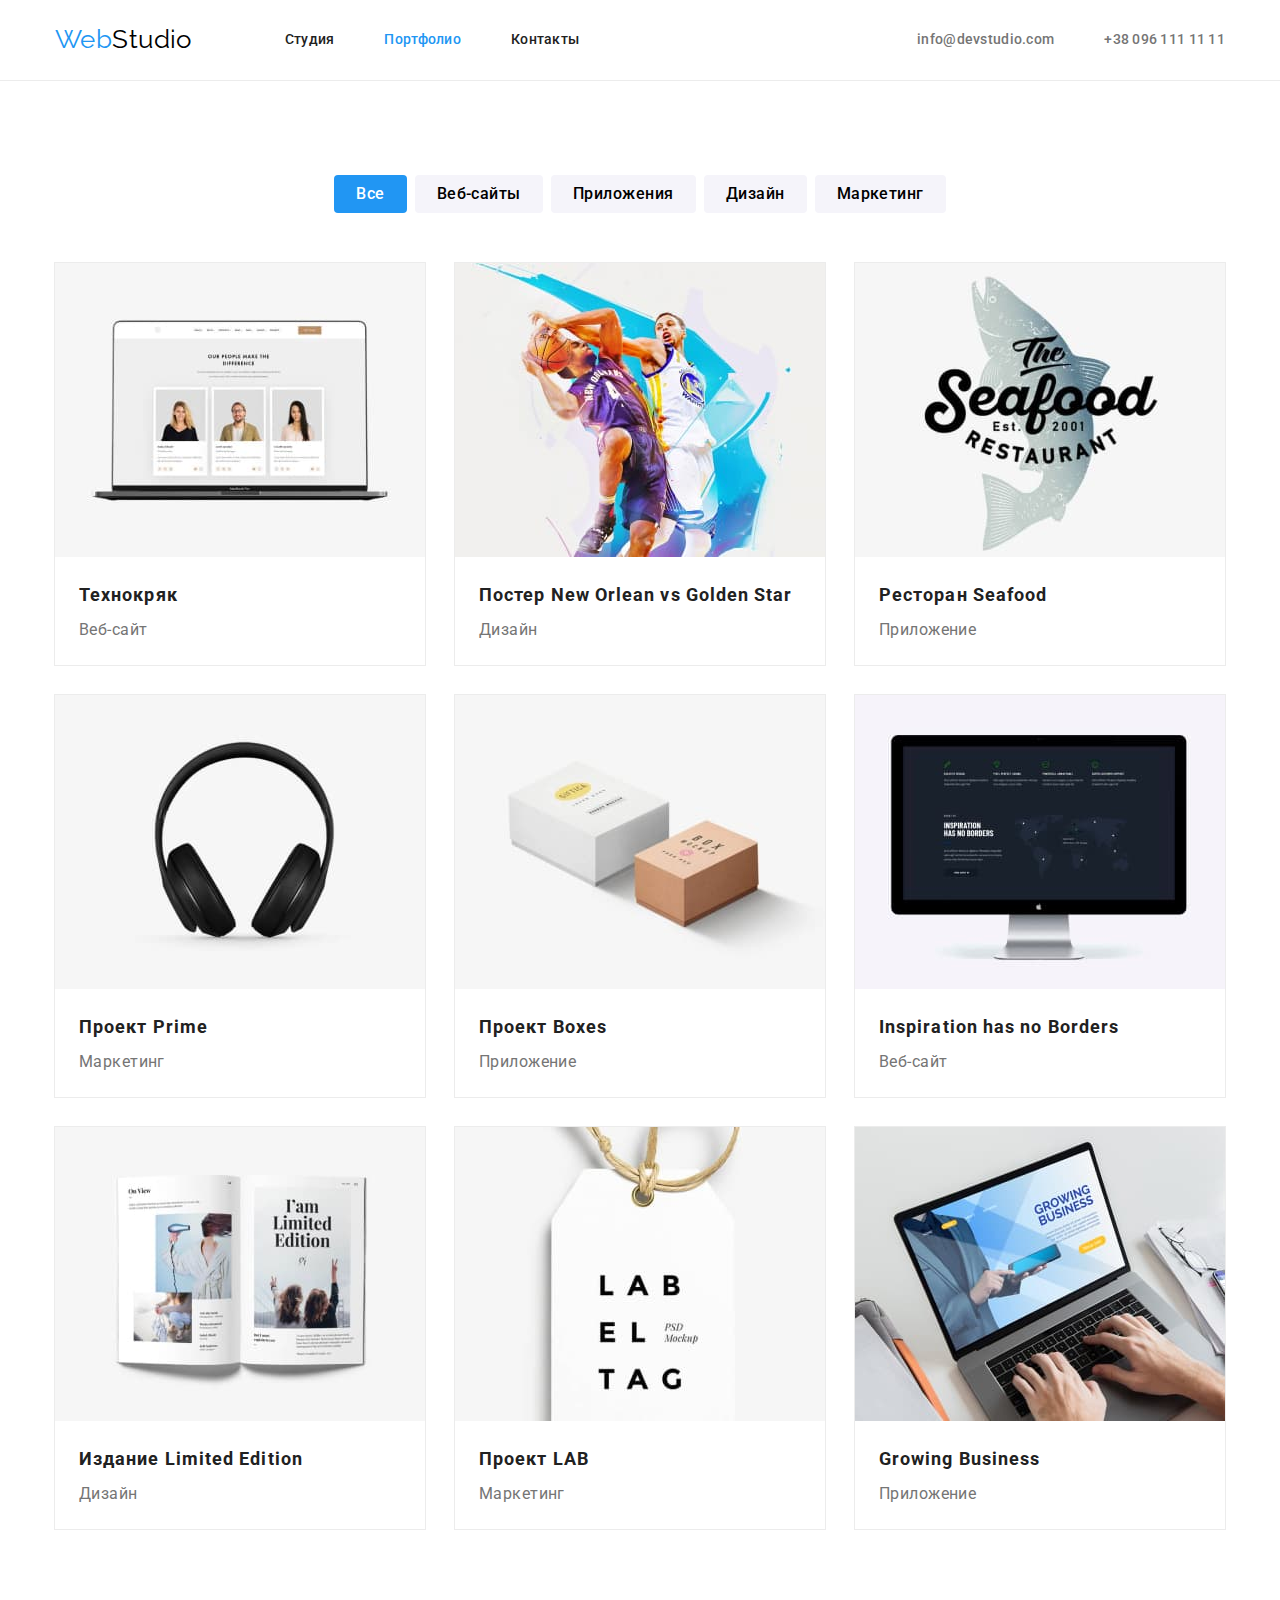
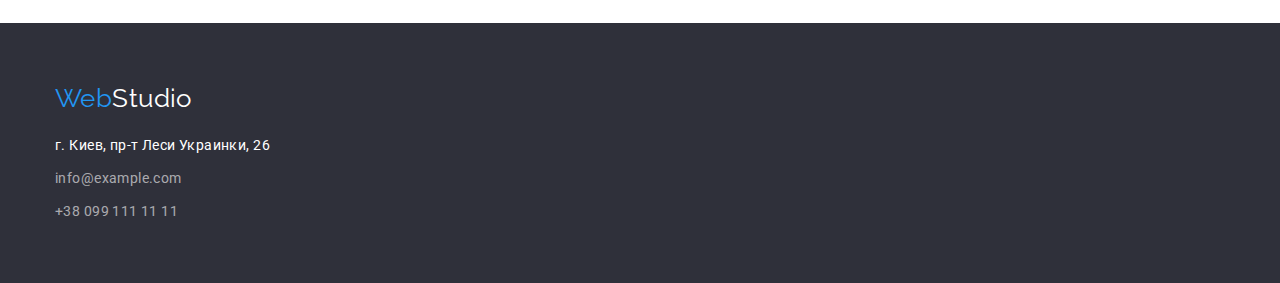
==== portfolio.html @ b1a371ee "Initial commit" ====
<!DOCTYPE html>
<html lang="ru">
	<head>
		<meta charset="UTF-8" />
		<meta http-equiv="X-UA-Compatible" content="IE=edge" />
		<meta name="viewport" content="width=device-width, initial-scale=1.0" />
		<title>Document</title>
		<link rel="preconnect" href="https://fonts.googleapis.com" />
		<link rel="preconnect" href="https://fonts.gstatic.com" crossorigin />
		<link
			href="https://fonts.googleapis.com/css2?family=Montserrat:wght@300;700&family=Raleway:wght@700&family=Roboto:wght@400;500;700;900&display=swap"
			rel="stylesheet"
		/>
		<link rel="stylesheet" href="https://cdn.jsdelivr.net/npm/modern-normalize@1.0.0/modern-normalize.min.css" />
		<link rel="stylesheet" href="./css/styles.css" />
	</head>

	<body>
		<!-- HEADER -->

		<!-- header nav -->

		<header class="page-header">
			<div class="container page-header-container">
				<nav class="page-nav">
					<a class="logo link" href="./index.html">Web<sp class="logo-black">Studio</sp> </a>
					<ul class="menu list">
						<li class="menu-item">
							<a class="menu-link link" href="./index.html">Студия</a>
						</li>
						<li class="menu-item">
							<a class="menu-link current link" href="./portfolio.html">Портфолио</a>
						</li>
						<li class="menu-item">
							<a class="menu-link link" href="">Контакты</a>
						</li>
					</ul>
				</nav>

				<!-- header contact -->
				<ul class="menu list">
					<li class="menu-item">
						<a class="menu-link contact link" href="mailto:info@devstudio.com">info@devstudio.com</a>
					</li>
					<li>
						<a class="menu-link contact link" href="tel:+380961111111">+38 096 111 11 11</a>
					</li>
				</ul>
			</div>
		</header>
		<div class="border"></div>

		<main>
			<!-- PORTFOLIO -->
			<section class="section">
				<h1 class="visually-hidden">Портфолио</h1>
				<div class="container">
					<ul class="portfolio-filtr list">
						<li class="portfolio-filtr-item">
							<button class="portfolio-btn current" type="button">Все</button>
						</li>
						<li class="portfolio-filtr-item">
							<button class="portfolio-btn" type="button">Веб-сайты</button>
						</li>
						<li class="portfolio-filtr-item">
							<button class="portfolio-btn" type="button">Приложения</button>
						</li>
						<li class="portfolio-filtr-item">
							<button class="portfolio-btn" type="button">Дизайн</button>
						</li>
						<li class="portfolio-filtr-item">
							<button class="portfolio-btn" type="button">Маркетинг</button>
						</li>
					</ul>

					<ul class="portfolio-list list">
						<li class="portfolio-link-items">
							<a class="portfolio-link link" href="">
								<img src="./images/projects/prod1.jpg" alt="Веб-сайт Технокряк открыт на мониторе" />
								<h2 class="portfolio-name">Технокряк</h2>
								<p class="portfolio-namefiltr">Веб-сайт</p>
								<p></p>
							</a>
						</li>
						<li class="portfolio-link-items">
							<a class="portfolio-link link" href="">
								<img src="./images/projects/prod2.jpg" alt="Постер баскетбольной команды" />
								<h2 class="portfolio-name">Постер New Orlean vs Golden Star</h2>
								<p class="portfolio-namefiltr">Дизайн</p>
								<p></p>
							</a>
						</li>
						<li class="portfolio-link-items">
							<a class="portfolio-link link" href="">
								<img src="./images/projects/prod3.jpg" alt="Лого рыбного ресторана " />
								<h2 class="portfolio-name">Ресторан Seafood</h2>
								<p class="portfolio-namefiltr">Приложение</p>
								<p></p>
							</a>
						</li>
						<li class="portfolio-link-items">
							<a class="portfolio-link link" href="">
								<img src="./images/projects/prod4.jpg" alt="Наушники" />
								<h2 class="portfolio-name">Проект Prime</h2>
								<p class="portfolio-namefiltr">Маркетинг</p>
								<p></p>
							</a>
						</li>
						<li class="portfolio-link-items">
							<a class="portfolio-link link" href="">
								<img src="./images/projects/prod5.jpg" alt="Упаковочные боксы" />
								<h2 class="portfolio-name">Проект Boxes</h2>
								<p class="portfolio-namefiltr">Приложение</p>
								<p></p>
							</a>
						</li>
						<li class="portfolio-link-items">
							<a class="portfolio-link link" href="">
								<img src="./images/projects/prod6.jpg" alt="Веб-сайт Inspiration открыт на мониторе" />
								<h2 class="portfolio-name">Inspiration has no Borders</h2>
								<p class="portfolio-namefiltr">Веб-сайт</p>
								<p></p>
							</a>
						</li>
						<li class="portfolio-link-items">
							<a class="portfolio-link link" href="">
								<img src="./images/projects/prod7.jpg" alt="Открытый глянцевый журнал" />
								<h2 class="portfolio-name">Издание Limited Edition</h2>
								<p class="portfolio-namefiltr">Дизайн</p>
								<p></p>
							</a>
						</li>
						<li class="portfolio-link-items">
							<a class="portfolio-link link" href="">
								<img src="./images/projects/prod8.jpg" alt="<Бирка LabelTag" />
								<h2 class="portfolio-name">Проект LAB</h2>
								<p class="portfolio-namefiltr">Маркетинг</p>
								<p></p>
							</a>
						</li>
						<li class="portfolio-link-items">
							<a class="portfolio-link link" href="">
								<img src="./images/projects/prod9.jpg" alt="Приложение Growing Business открыто на мониторе" />
								<h2 class="portfolio-name">Growing Business</h2>
								<p class="portfolio-namefiltr">Приложение</p>
								<p></p>
							</a>
						</li>
					</ul>
				</div>
			</section>
		</main>

		<!-- =====FOOTER=========== -->
		<footer class="footer">
			<div class="container">
				<a class="logo link" href="./index.html">Web<sp class="logo-white">Studio</sp> </a>
				<address>
					<ul class="list">
						<li class="footer-link">
							<a
								class="adress-linkmap link"
								href="https://goo.gl/maps/qfytmngrcNCvskHWA"
								target="_blank"
								rel="noopener noreferer"
								>г. Киев, пр-т Леси Украинки, 26</a
							>
						</li>
						<li class="footer-link">
							<a class="adress-link link" href="mailto:info@example.com">info@example.com</a>
						</li>
						<li class="footer-link">
							<a class="adress-link link" href="tel:+380991111111">+38 099 111 11 11</a>
						</li>
					</ul>
				</address>
			</div>
		</footer>
	</body>
</html>
---- css/styles.css ----
/* ====== Variables========================== */

:root {
	--primery-text-color: #212121;
	--secondary-text-color: #757575;
	--third-text-color: #ffffff;
	--accent-color: #2196f3;
	--primery-backgraund-color: #ffffff;
	--secondary-backgraund-color: #2f303a;
	--third-backgraund-color: #f5f4fa;
}

/* =========== Reseting Geometry and Styles ========== */
h1,
h2,
h3,
h4,
p {
	margin-top: 0;
	margin-bottom: 0;
}

ul,
ol {
	margin-top: 0;
	margin-bottom: 0;
	padding-left: 0;
}

img {
	display: block;
}

button {
	cursor: pointer;
	border: none;
}

.list {
	list-style: none;
}
.link {
	text-decoration: none;
}

/* ======== General Styles ============================== */

body {
	font-family: "Roboto", sans-serif;
	font-size: 14px;
	letter-spacing: 0.03em;
	color: var(--primery-text-color);
	background-color: var(--primery-backgraund-color);
}

.dark-box {
	background-color: var(--secondary-backgraund-color);
}

.grey-box {
	background-color: var(--third-backgraund-color);
}

.container {
	width: 1200px;
	margin-left: auto;
	margin-right: auto;
	padding-left: 15px;
	padding-right: 15px;
}

.section {
	padding-top: 94px;
	padding-bottom: 94px;
}

/* =======HEADER=================== */

.logo-black {
	color: black;
}

.logo-white {
	color: var(--third-text-color);
}

.logo {
	/* outline: 1px solid red; */
	margin-right: 93px;
	font-family: "Raleway";
	font-size: 26px;
	line-height: 1.19;
	color: var(--accent-color);
}

.page-header {
	padding-top: 24px;
	padding-bottom: 25px;
}
.page-header-container {
	display: flex;

	align-items: center;
	justify-content: space-between;
}

.page-nav {
	display: flex;
}

.menu {
	display: flex;
	align-items: center;
}

.menu-link {
	margin-left: auto;
	font-weight: 500;
	line-height: 1.14;
	letter-spacing: 0.02em;
	color: var(--primery-text-color);
}

.menu-link:not(:last-child) {
	margin-right: 50px;
}

.menu-item:not(:last-child) {
	margin-right: 50px;
}

.contact {
	color: var(--secondary-text-color);
}

.menu-link:hover,
.menu-link:focus {
	color: var(--accent-color);
}

.menu-item .current {
	color: var(--accent-color);
}

.border {
	border-top: 1px solid #ececec;
}

/* ==========HERO================ */

.hero {
	padding-top: 200px;
	padding-bottom: 200px;
	text-align: center;
	background-color: var(--secondary-backgraund-color);
}

.hero-title {
	margin-left: auto;
	margin-right: auto;
	width: 696px;
	font-weight: 900;
	font-size: 44px;
	line-height: 1.36;
	letter-spacing: 0.06em;
	text-transform: uppercase;
	color: var(--third-text-color);
}

.hero-btn {
	padding-top: 10px;
	padding-bottom: 10px;
	padding-right: 32px;
	padding-left: 32px;
	margin-top: 30px;
	font-size: 16px;
	line-height: 1.88;
	letter-spacing: 0.06em;
	background: var(--accent-color);
	color: var(--third-text-color);
	box-shadow: 0px 4px 4px rgba(0, 0, 0, 0.15);
	border-radius: 4px;
}

.hero-btn:active {
	background-color: #188ce8;
	box-shadow: 0px 4px 4px rgba(0, 0, 0, 0.15);
	border-radius: 4px;
}

/* ========SPECIAL================ */

.visually-hidden {
	position: absolute;
	width: 1px;
	height: 1px;
	margin: -1px;
	border: 0;
	padding: 0;

	white-space: nowrap;
	clip-path: inset(100%);
	clip: rect(0 0 0 0);
	overflow: hidden;
}

.special-list {
	display: flex;
	flex-wrap: wrap;
	gap: 30px;
	/* margin-bottom: 94px; */
}

.special-item {
	flex-basis: calc((100% - 90px) / 4);
}
.special-title {
	margin-bottom: 10px;
	font-size: 14px;
	line-height: 1.14;
	text-transform: uppercase;
}

.special-text {
	line-height: 1.71;
	font-style: normal;
	color: var(--secondary-text-color);
}

/* ==============LIST OFFER=========== */

.about {
	padding-top: 0px;
}

.offer-list {
	display: flex;
	gap: 30px;
	/* outline: 1px solid red; */
}

.offer-item {
	flex-basis: calc((100% - 60px) / 3);
}
/* ==============TEAM================ */

.team {
	background-color: var(--third-backgraund-color);
}

.section-title {
	margin-bottom: 50px;
	font-size: 36px;
	line-height: 1.17;
	text-align: center;
}

.team-list {
	display: flex;
	flex-wrap: wrap;
	gap: 30px;
	/* outline: 1px solid red; */
}

.team-item {
	flex-basis: calc((100% - 90px) / 4);
	box-shadow: 0px 1px 3px rgba(0, 0, 0, 0.12), 0px 1px 1px rgba(0, 0, 0, 0.14), 0px 2px 1px rgba(0, 0, 0, 0.2);
	border-radius: 0px 0px 4px 4px;
}

.team-man {
	padding-top: 30px;
	font-weight: 500;
	font-size: 16px;
	line-height: 1.19;
	text-align: center;
}

.team-spec {
	margin-top: 10px;
	padding-bottom: 30px;
	font-size: 16px;
	line-height: 1.19;
	text-align: center;
	color: var(--secondary-text-color);
}

/* =============FOOTER================= */

.footer .logo {
	display: block;
	margin-right: 0px;
	margin-bottom: 20px;
}

.footer {
	padding-top: 60px;
	padding-bottom: 59px;
	background-color: var(--secondary-backgraund-color);
}

.footer-link:not(:last-child) {
	display: block;
	margin-bottom: 9px;
}

.adress-linkmap {
	font-style: normal;
	line-height: 1.71;
	color: var(--third-text-color);
}

.adress-link {
	font-style: normal;
	line-height: 1.71;
	color: rgba(255, 255, 255, 0.6);
}

.adress-link:hover,
.adress-link:focus {
	color: var(--accent-color);
}
/* =============PORTFOLIO============= */

.portfolio-filtr {
	display: flex;
	flex-wrap: wrap;
	justify-content: center;
	margin-bottom: 50px;
	outline: #757575;
}

.portfolio-filtr-item:not(:last-child) {
	margin-right: 8px;
}

.portfolio-filtr .current {
	color: var(--third-text-color);
	background: var(--accent-color);

	/* box-shadow: 0px 3px 1px rgba(0, 0, 0, 0, 0px 1px 2px rgba(0, 0, 0, 0.08), 0px 22px rgba(0, 0, 0, 0.12); */
	/* border-radius: 4px; */
}

.portfolio-btn {
	padding: 6px 22px;
	font-family: "Roboto";
	font-style: normal;
	font-weight: 500;
	font-size: 16px;
	line-height: 1.62;
	text-align: center;
	letter-spacing: 0.03em;
	background: var(--third-backgraund-color);
	border-radius: 4px;
}

.portfolio-btn:hover,
.portfolio-btn:focus {
	background: var(--accent-color);
	color: var(--third-text-color);

	/* box-shadow: 0px 3px 1px rgba(0, 0, 0, 0.1), 0px 1px 2px rgba(0, 0, 0, 0.08), 0px 2px 2px rgba(0, 0, 0, 0.12);
     border-radius: 4px; */
}

.portfolio-list {
	display: flex;
	flex-wrap: wrap;
	gap: 30px;
}

.portfolio-link-items {
	flex-basis: calc((100% - 60px) / 3);
	outline: 1px solid #ececec;
}

.portfolio-name {
	padding-top: 20px;
	padding-left: 24px;
	margin-bottom: 2px;
	font-size: 18px;
	line-height: 2;
	letter-spacing: 0.06em;
	color: var(--primery-text-color);
}

.portfolio-namefiltr {
	padding-bottom: 20px;
	padding-left: 24px;
	font-size: 16px;
	line-height: 1.88;

	color: var(--secondary-text-color);
}

.portfolio-link {
	background-color: var(--third-backgraund-color);
}
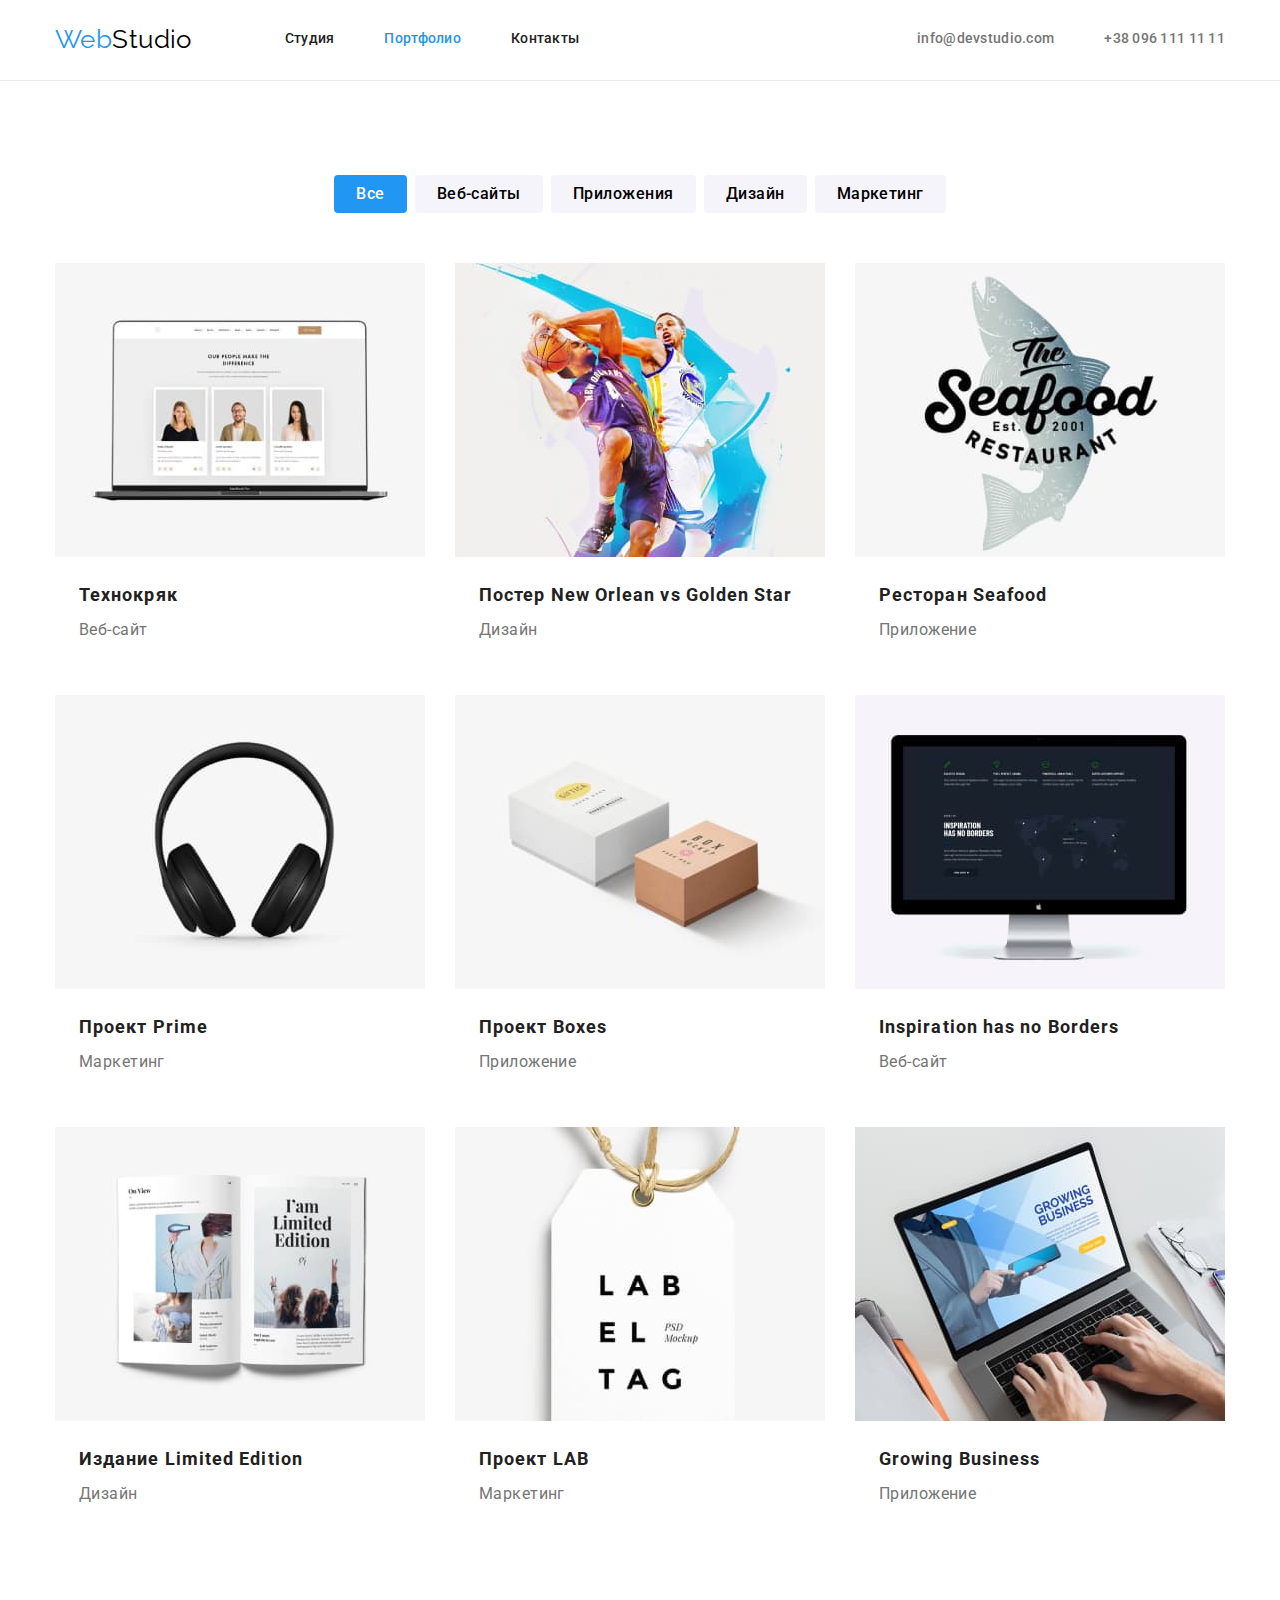
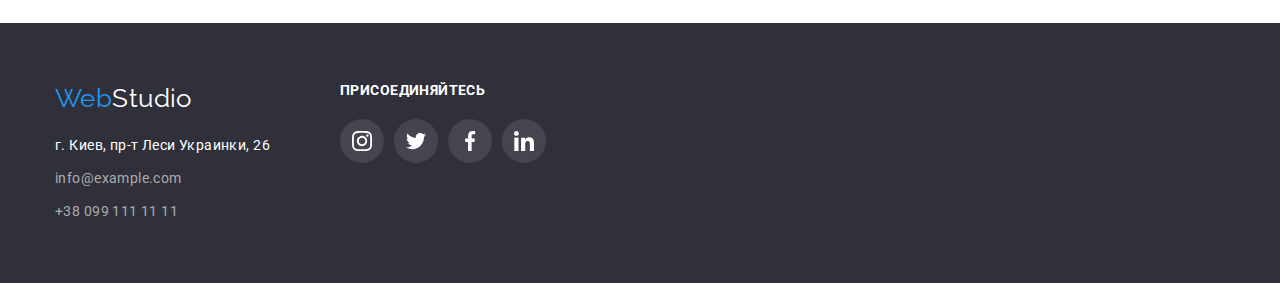
==== commit 031528f4: "hw-4" ====
--- a/portfolio.html
+++ b/portfolio.html
@@ -153,27 +153,63 @@
 
 		<!-- =====FOOTER=========== -->
 		<footer class="footer">
-			<div class="container">
-				<a class="logo link" href="./index.html">Web<sp class="logo-white">Studio</sp> </a>
-				<address>
-					<ul class="list">
-						<li class="footer-link">
-							<a
-								class="adress-linkmap link"
-								href="https://goo.gl/maps/qfytmngrcNCvskHWA"
-								target="_blank"
-								rel="noopener noreferer"
-								>г. Киев, пр-т Леси Украинки, 26</a
-							>
-						</li>
-						<li class="footer-link">
-							<a class="adress-link link" href="mailto:info@example.com">info@example.com</a>
-						</li>
-						<li class="footer-link">
-							<a class="adress-link link" href="tel:+380991111111">+38 099 111 11 11</a>
-						</li>
-					</ul>
-				</address>
+			<div class="container footer-address-social">
+				<div>
+					<a class="logo link" href="./index.html">Web<sp class="logo-white">Studio</sp> </a>
+					<address>
+						<ul class="list">
+							<li class="footer-link">
+								<a
+									class="adress-linkmap link"
+									href="https://goo.gl/maps/qfytmngrcNCvskHWA"
+									target="_blank"
+									rel="noopener noreferer"
+									>г. Киев, пр-т Леси Украинки, 26</a
+								>
+							</li>
+							<li class="footer-link">
+								<a class="adress-link link" href="mailto:info@example.com">info@example.com</a>
+							</li>
+							<li class="footer-link">
+								<a class="adress-link link" href="tel:+380991111111">+38 099 111 11 11</a>
+							</li>
+						</ul>
+					</address>
+				</div>
+
+				<div class="social">
+					<h3 class="social-title">присоединяйтесь</h3>
+					<ul class="social-list list">
+						<li class="social-item">
+							<a class="social-link link" href="">
+								<svg class="social-item-logo">
+									<use href="./images/sprite.svg#icon-instagram-2"></use>
+								</svg>
+							</a>
+						</li>
+						<li class="social-item">
+							<a class="social-link link" href="">
+								<svg class="social-item-logo">
+									<use href="./images/sprite.svg#icon-twitter-1"></use>
+								</svg>
+							</a>
+						</li>
+						<li class="social-item">
+							<a class="social-link link" href="">
+								<svg class="social-item-logo">
+									<use href="./images/sprite.svg#icon-facebook-1"></use>
+								</svg>
+							</a>
+						</li>
+						<li class="social-item">
+							<a class="social-link link" href="">
+								<svg class="social-item-logo">
+									<use href="./images/sprite.svg#icon-linkedin-1"></use>
+								</svg>
+							</a>
+						</li>
+					</ul>
+				</div>
 			</div>
 		</footer>
 	</body>
--- a/css/styles.css
+++ b/css/styles.css
@@ -8,6 +8,8 @@
 	--primery-backgraund-color: #ffffff;
 	--secondary-backgraund-color: #2f303a;
 	--third-backgraund-color: #f5f4fa;
+	--fours-text-color: #afb1b8;
+	--icon-bg-color: rgba(255, 255, 255, 0.1);
 }
 
 /* =========== Reseting Geometry and Styles ========== */
@@ -99,7 +101,6 @@
 }
 .page-header-container {
 	display: flex;
-
 	align-items: center;
 	justify-content: space-between;
 }
@@ -114,6 +115,8 @@
 }
 
 .menu-link {
+	display: flex;
+	align-items: center;
 	margin-left: auto;
 	font-weight: 500;
 	line-height: 1.14;
@@ -121,10 +124,7 @@
 	color: var(--primery-text-color);
 }
 
-.menu-link:not(:last-child) {
-	margin-right: 50px;
-}
-
+.menu-link:not(:last-child),
 .menu-item:not(:last-child) {
 	margin-right: 50px;
 }
@@ -133,13 +133,15 @@
 	color: var(--secondary-text-color);
 }
 
+.menu-item .current,
 .menu-link:hover,
 .menu-link:focus {
 	color: var(--accent-color);
 }
 
-.menu-item .current {
-	color: var(--accent-color);
+.menu-link-icon {
+	margin-right: 10px;
+	fill: currentColor;
 }
 
 .border {
@@ -149,10 +151,18 @@
 /* ==========HERO================ */
 
 .hero {
+	margin-left: auto;
+	margin-right: auto;
 	padding-top: 200px;
 	padding-bottom: 200px;
 	text-align: center;
+	background-image: linear-gradient(to right, rgba(47, 48, 58, 0.4), rgba(47, 48, 58, 0.4)),
+		url("../images/hero/hero.jpg");
 	background-color: var(--secondary-backgraund-color);
+	max-width: 1600px;
+	background-repeat: no-repeat;
+	background-position: center;
+	background-size: cover;
 }
 
 .hero-title {
@@ -227,6 +237,23 @@
 	color: var(--secondary-text-color);
 }
 
+.special-link {
+	display: flex;
+	flex-wrap: wrap;
+	align-content: center;
+	justify-content: center;
+	height: 120px;
+	background: var(--third-backgraund-color);
+	border-radius: 4px;
+	margin-bottom: 30px;
+}
+
+.special-link-icon {
+	display: flex;
+	flex-wrap: wrap;
+	width: 70px;
+	height: 70px;
+}
 /* ==============LIST OFFER=========== */
 
 .about {
@@ -285,6 +312,68 @@
 	color: var(--secondary-text-color);
 }
 
+.team-social-list {
+	display: flex;
+	gap: 10px;
+	justify-content: center;
+	margin: 0px;
+	padding-bottom: 30px;
+}
+
+.team-social-link {
+	/* outline: 1px solid red; */
+	display: flex;
+	width: 44px;
+	height: 44px;
+	border-radius: 50%;
+	justify-content: center;
+	align-items: center;
+	fill: var(--secondary-text-color);
+}
+
+.team-social-icon {
+	width: 20px;
+	height: 20px;
+}
+
+.team-social-link:hover,
+.team-social-link:focus {
+	fill: var(--primery-backgraund-color);
+	background-color: var(--accent-color);
+}
+
+/* ========ПОСТОЯННЫЕ КЛИЕНТЫ=========== */
+
+.clients-list {
+	/* outline: 1px solid teal; */
+	display: flex;
+	gap: 30px;
+	justify-content: center;
+}
+
+.clients-link {
+	display: flex;
+	width: 170px;
+	height: 92px;
+	justify-content: center;
+	align-items: center;
+	fill: var(--fours-text-color);
+	border-radius: 4px;
+	border: 1px solid var(--fours-text-color);
+}
+
+.clients-icon {
+	width: 106px;
+	height: 60px;
+	/* outline: 1px solid teal; */
+}
+
+.clients-link:hover,
+.clients-link:focus {
+	fill: var(--accent-color);
+	border: 1px solid var(--accent-color);
+}
+
 /* =============FOOTER================= */
 
 .footer .logo {
@@ -320,6 +409,63 @@
 .adress-link:focus {
 	color: var(--accent-color);
 }
+
+/* ---------------------------- */
+.footer-address-social {
+	display: flex;
+}
+
+.social {
+	margin-left: 70px;
+}
+
+.social-title {
+	margin-bottom: 20px;
+	font-size: 14px;
+	line-height: 1.14;
+	text-transform: uppercase;
+	font-style: normal;
+	color: var(--third-text-color);
+}
+
+.social-list {
+	display: flex;
+	flex-wrap: wrap;
+	align-items: center;
+	justify-content: center;
+	gap: 10px;
+}
+
+.social-link {
+	width: 44px;
+	height: 44px;
+	border-radius: 50%;
+	display: flex;
+	flex-wrap: wrap;
+	align-content: center;
+	justify-content: center;
+	fill: var(--third-text-color);
+}
+
+.social-item {
+	display: flex;
+	flex-wrap: wrap;
+	width: 44px;
+	height: 44px;
+	border-radius: 50%;
+	background: var(--icon-bg-color);
+}
+
+.social-item-logo {
+	width: 20px;
+	height: 20px;
+}
+
+.social-link:hover,
+.social-link:focus {
+	background: var(--accent-color);
+}
+
 /* =============PORTFOLIO============= */
 
 .portfolio-filtr {
@@ -360,8 +506,8 @@
 	background: var(--accent-color);
 	color: var(--third-text-color);
 
-	/* box-shadow: 0px 3px 1px rgba(0, 0, 0, 0.1), 0px 1px 2px rgba(0, 0, 0, 0.08), 0px 2px 2px rgba(0, 0, 0, 0.12);
-     border-radius: 4px; */
+	box-shadow: 0px 3px 1px rgba(0, 0, 0, 0.1), 0px 1px 2px rgba(0, 0, 0, 0.08), 0px 2px 2px rgba(0, 0, 0, 0.12);
+	border-radius: 4px;
 }
 
 .portfolio-list {
@@ -372,7 +518,8 @@
 
 .portfolio-link-items {
 	flex-basis: calc((100% - 60px) / 3);
-	outline: 1px solid #ececec;
+	/* outline: 1px solid #ececec; */
+	background: #ffffff;
 }
 
 .portfolio-name {
@@ -390,10 +537,14 @@
 	padding-left: 24px;
 	font-size: 16px;
 	line-height: 1.88;
-
 	color: var(--secondary-text-color);
 }
 
 .portfolio-link {
 	background-color: var(--third-backgraund-color);
 }
+
+.portfolio-link-items:hover,
+.portfolio-link-items:focus {
+	box-shadow: 0px 1px 1px rgba(0, 0, 0, 0.12), 0px 4px 4px rgba(0, 0, 0, 0.06), 1px 4px 6px rgba(0, 0, 0, 0.16);
+}
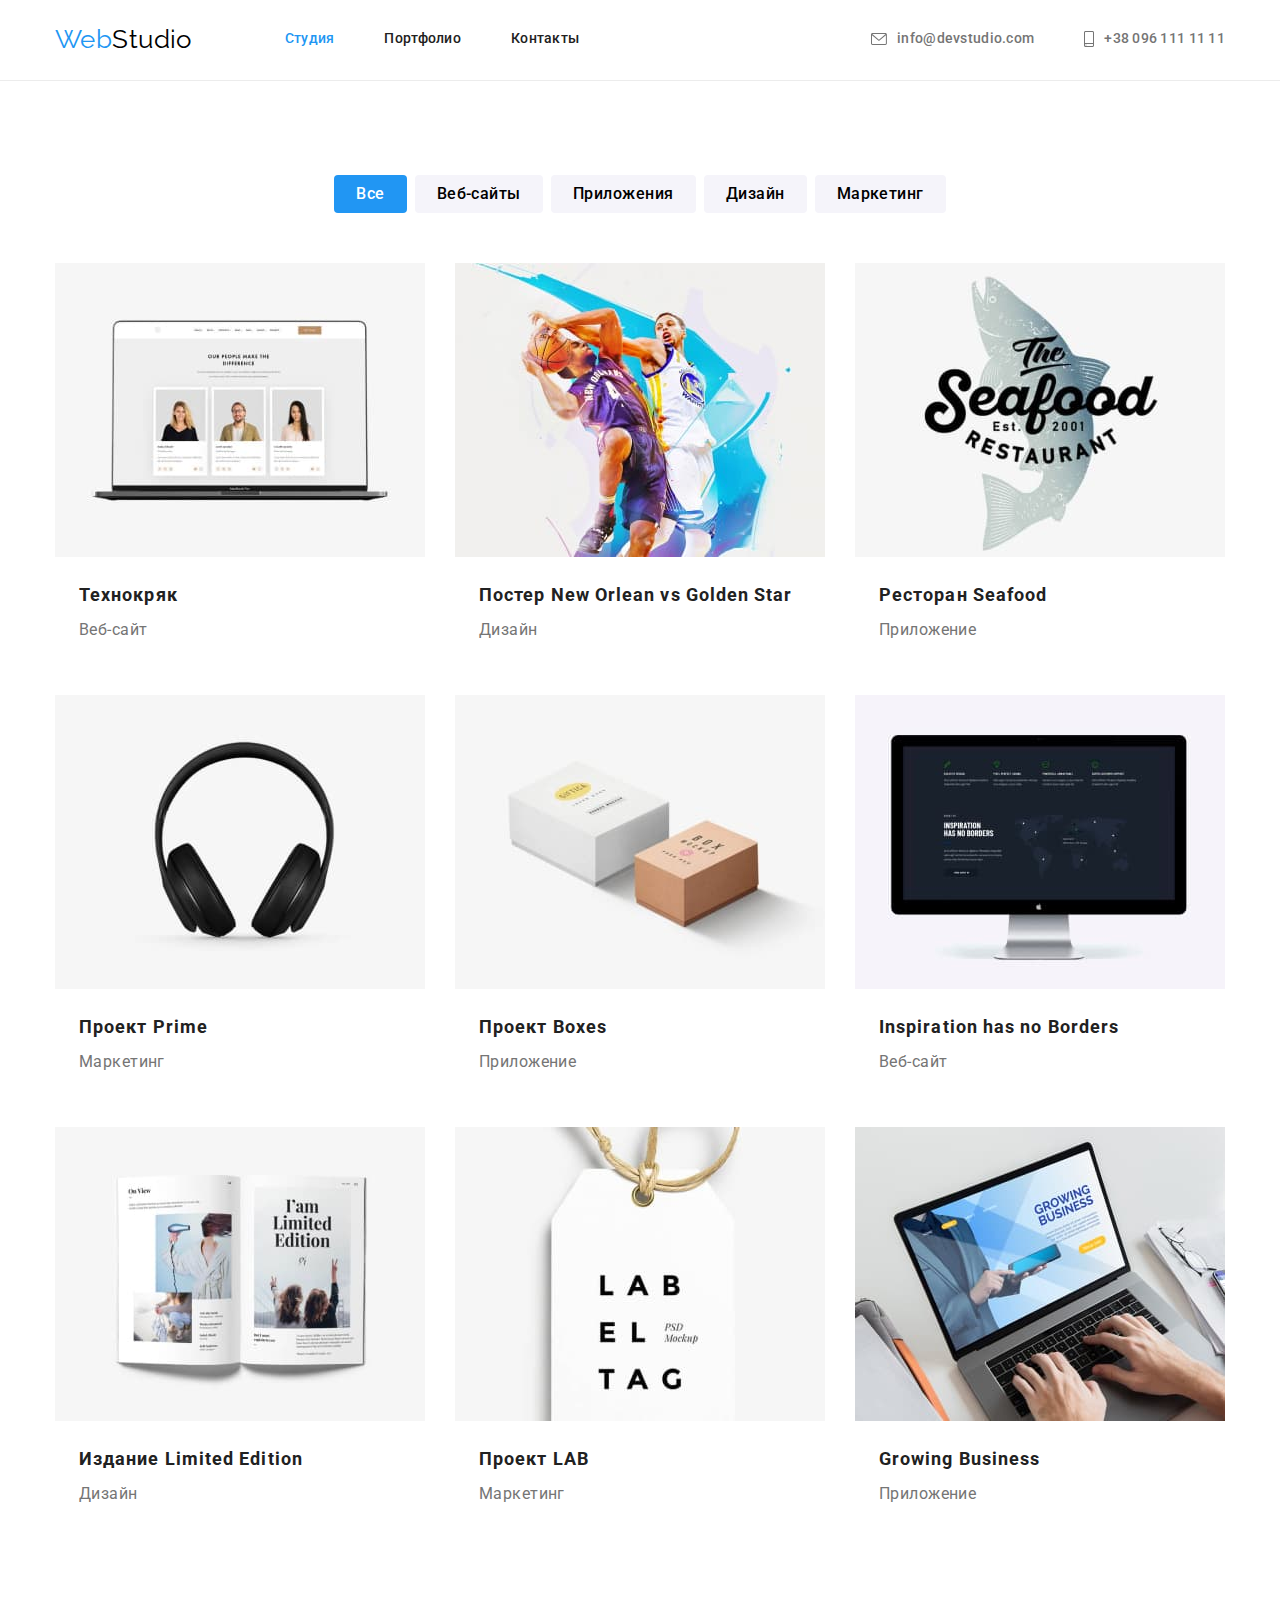
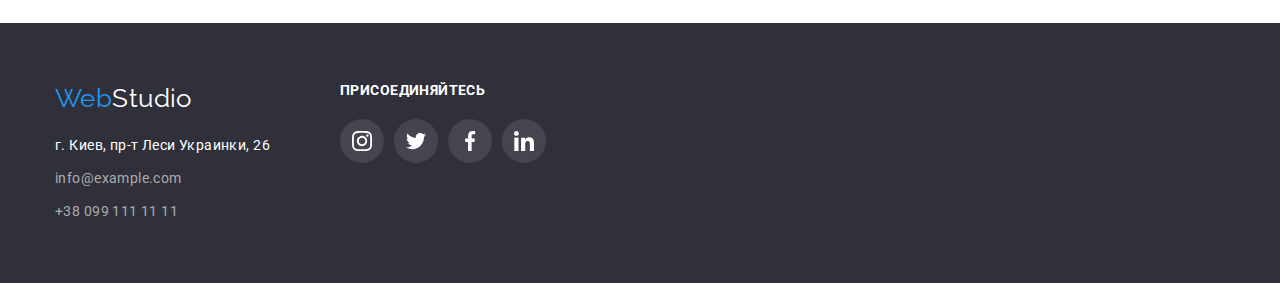
==== commit ee06c50d: "hw-4" ====
--- a/portfolio.html
+++ b/portfolio.html
@@ -17,33 +17,40 @@
 
 	<body>
 		<!-- HEADER -->
-
-		<!-- header nav -->
-
 		<header class="page-header">
 			<div class="container page-header-container">
 				<nav class="page-nav">
 					<a class="logo link" href="./index.html">Web<sp class="logo-black">Studio</sp> </a>
+
 					<ul class="menu list">
 						<li class="menu-item">
-							<a class="menu-link link" href="./index.html">Студия</a>
+							<a class="menu-link current link" href="./index.html">Студия</a>
 						</li>
 						<li class="menu-item">
-							<a class="menu-link current link" href="./portfolio.html">Портфолио</a>
+							<a class="menu-link link" href="./portfolio.html">Портфолио</a>
 						</li>
 						<li class="menu-item">
 							<a class="menu-link link" href="">Контакты</a>
 						</li>
 					</ul>
 				</nav>
-
-				<!-- header contact -->
+				<!-- ======== -->
 				<ul class="menu list">
 					<li class="menu-item">
-						<a class="menu-link contact link" href="mailto:info@devstudio.com">info@devstudio.com</a>
+						<a class="menu-link contact link" href="mailto:info@devstudio.com">
+							<svg class="menu-link-icon" width="16px" height="12px">
+								<use href="./images/sprite.svg#icon-envelope"></use>
+							</svg>
+							info@devstudio.com</a
+						>
 					</li>
-					<li>
-						<a class="menu-link contact link" href="tel:+380961111111">+38 096 111 11 11</a>
+					<li class="menu-item">
+						<a class="menu-link contact link" href="tel:+380961111111">
+							<svg class="menu-link-icon" width="10px" height="16px">
+								<use href="./images/sprite.svg#icon-smartphone"></use>
+							</svg>
+							+38 096 111 11 11</a
+						>
 					</li>
 				</ul>
 			</div>
